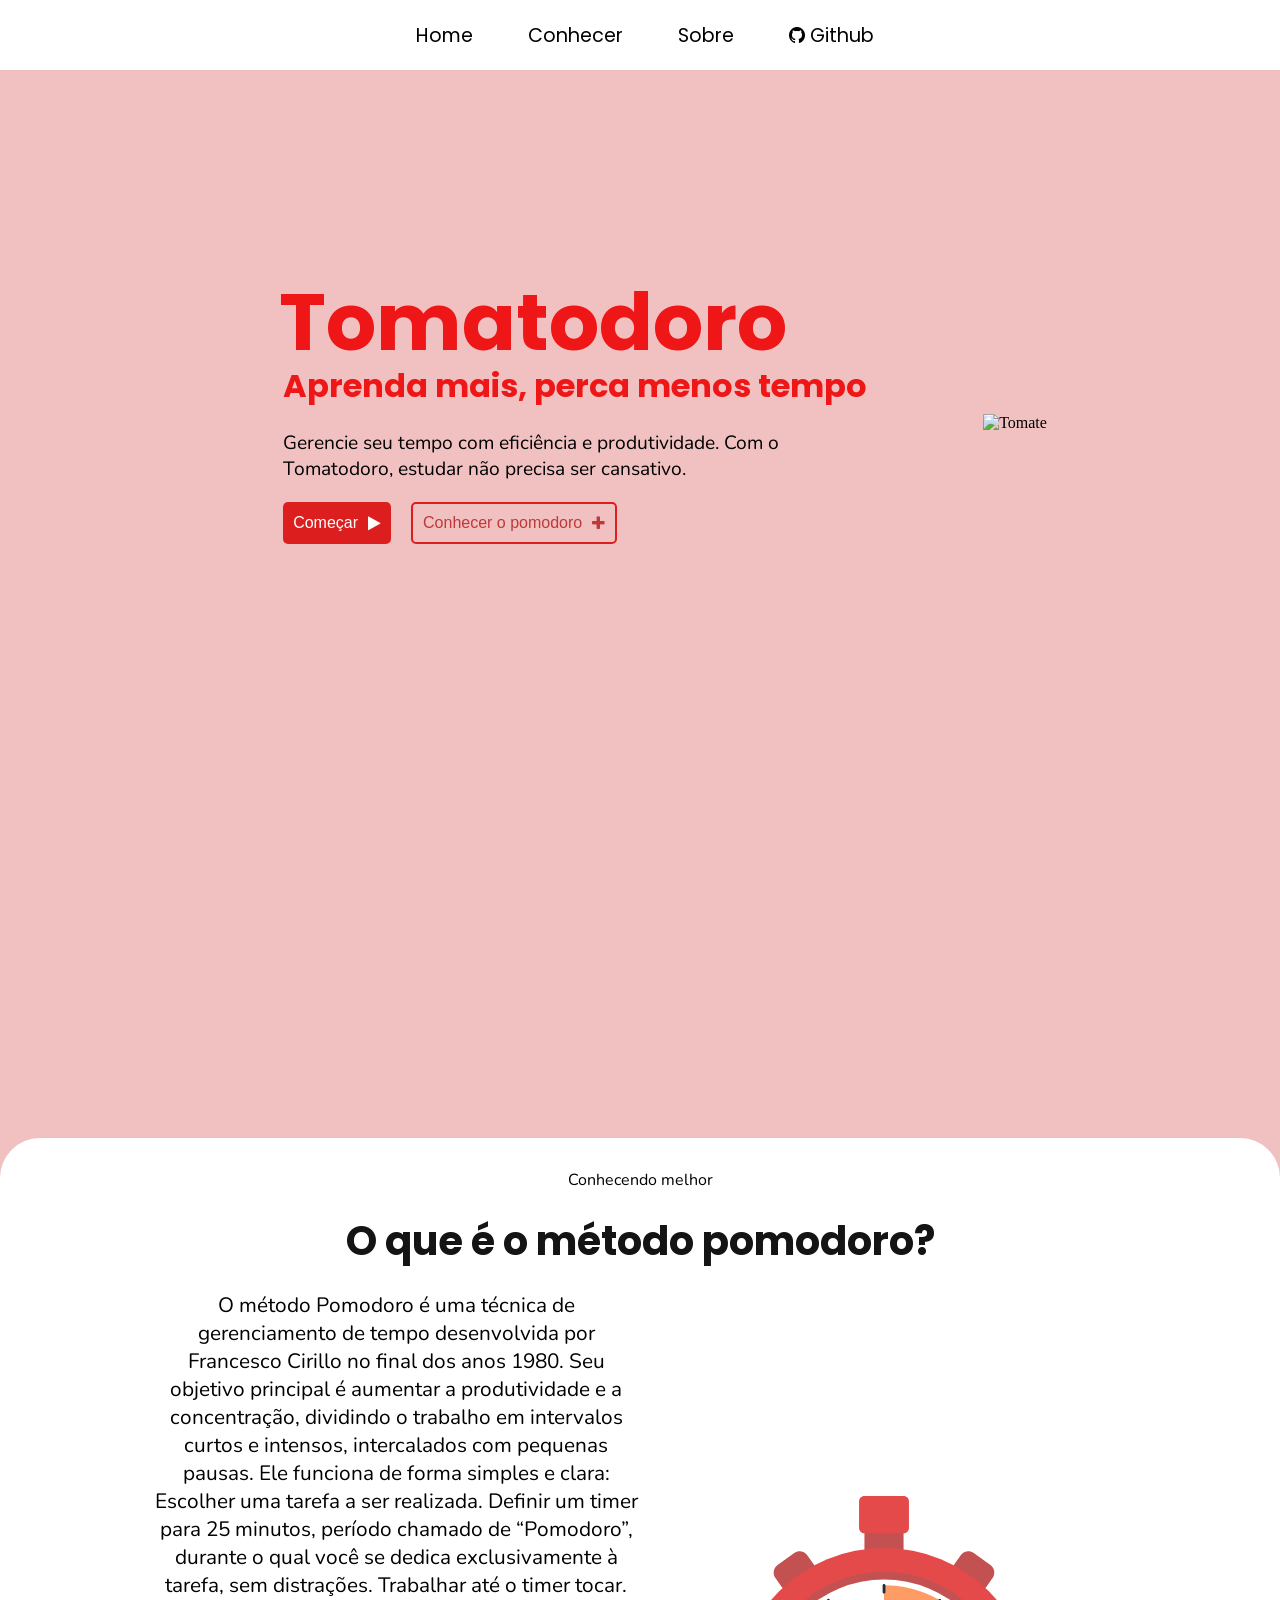
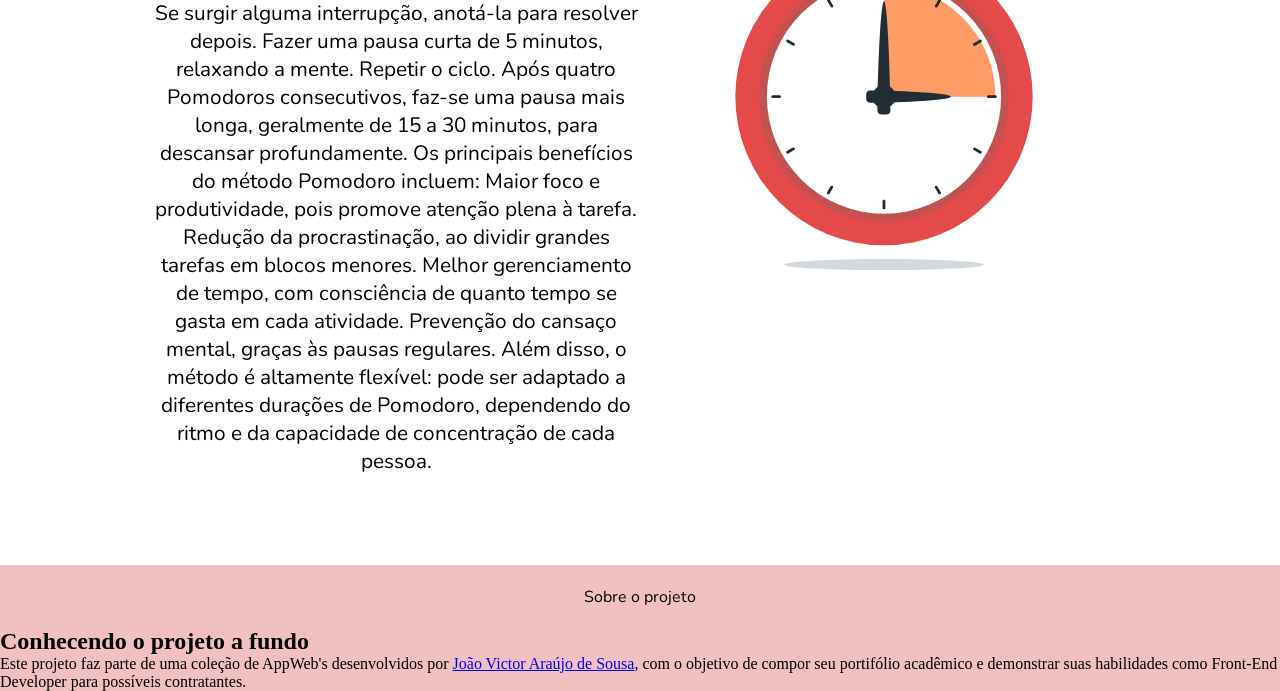
==== pomodoro.html @ 0f46df78 "Add files via upload" ====
<!DOCTYPE html>
<html lang="pt-BR">

<head>
    <meta charset="UTF-8">
    <meta name="viewport" content="width=device-width, initial-scale=1.0">
    <script src="pomodoro.js" defer></script>
    <link rel="stylesheet" href="tomatodoro.css">
    </link>

    <link rel="preconnect" href="https://fonts.googleapis.com">
    <link rel="preconnect" href="https://fonts.gstatic.com" crossorigin>
    <link
        href="https://fonts.googleapis.com/css2?family=Poppins:ital,wght@0,100;0,200;0,300;0,400;0,500;0,600;0,700;0,800;0,900;1,100;1,200;1,300;1,400;1,500;1,600;1,700;1,800;1,900&display=swap"
        rel="stylesheet">
    <link rel="stylesheet" href="https://cdnjs.cloudflare.com/ajax/libs/font-awesome/4.7.0/css/font-awesome.min.css">
    <link rel="preconnect" href="https://fonts.googleapis.com">
    <link rel="preconnect" href="https://fonts.gstatic.com" crossorigin>
    <link href="https://fonts.googleapis.com/css2?family=Nunito:ital,wght@0,200..1000;1,200..1000&display=swap"
        rel="stylesheet">

    <title>Tomatodoro</title>
</head>

<body>
    <header>
        <nav class="navbar-mobile" style="display: none;"></nav>
        <nav class="navbar-desktop">
            <a href="" class="site-logo">
                <img src="assets-pomodoro/189981190_03f78755-e337-4c90-8164-d362b39601be.svg" alt="">
            </a>
            <ul class="nav-list-pc">
                <li><a href="">Home</a></li>
                <li><a href="#know-about-pomodoro">Conhecer</a></li>
                <li><a href="#about">Sobre</a></li>
                <li>
                    <a href="https://github.com/4rauj6">
                        <i class="fa fa-github"></i> Github
                    </a>
                </li>
            </ul>
        </nav>
    </header>

    <section class="homepage" id="home-page">
        <div class="homepage-left-content">
            <h1>Tomatodoro</h1>
            <h3>Aprenda mais, perca menos tempo</h3>
            <p>Gerencie seu tempo com eficiência e produtividade. Com o Tomatodoro, estudar não precisa ser cansativo.
            </p>
            <div class="button-group">
                <button onclick="startApp()" class="homepage-button">
                    Começar <i class="fa fa-play"></i>
                </button>
                <a href="#know-about-pomodoro" style="text-decoration: none;">
                    <button class="homepage-button" id="button2">
                        Conhecer o pomodoro <i class="fa fa-plus"></i>
                    </button>
                </a>
            </div>
        </div>

        <div class="homepage-right-content">
            <img src="assets-pomodoro/189981190_03f78755-e337-4c90-8164-d362b39601be.svg" alt="Tomate">
        </div>
    </section>

    <section id="know-about-pomodoro">
        <span class="section-sticker">Conhecendo melhor</span>
        <h1>O que é o método pomodoro?</h1>

        <div class="content1">
            <p class="pomodoro-description">
                O método Pomodoro é uma técnica de gerenciamento de tempo desenvolvida por Francesco Cirillo no final
                dos
                anos 1980. Seu objetivo principal é aumentar a produtividade e a concentração, dividindo o trabalho em
                intervalos curtos e intensos, intercalados com pequenas pausas. Ele funciona de forma simples e clara:
                Escolher uma tarefa a ser realizada.
                Definir um timer para 25 minutos, período chamado de “Pomodoro”, durante o qual você se dedica
                exclusivamente à tarefa, sem distrações.
                Trabalhar até o timer tocar. Se surgir alguma interrupção, anotá-la para resolver depois.
                Fazer uma pausa curta de 5 minutos, relaxando a mente.
                Repetir o ciclo. Após quatro Pomodoros consecutivos, faz-se uma pausa mais longa, geralmente de 15 a 30
                minutos, para descansar profundamente.

                Os principais benefícios do método Pomodoro incluem:

                Maior foco e produtividade, pois promove atenção plena à tarefa.
                Redução da procrastinação, ao dividir grandes tarefas em blocos menores.
                Melhor gerenciamento de tempo, com consciência de quanto tempo se gasta em cada atividade.
                Prevenção do cansaço mental, graças às pausas regulares.

                Além disso, o método é altamente flexível: pode ser adaptado a diferentes durações de Pomodoro,
                dependendo
                do ritmo e da capacidade de concentração de cada pessoa.
            </p>

            <div class="timer-img">
                <img src="assets-pomodoro/263631948_5aff05d7-3b3a-4dd5-92f9-75f018735acd.svg" alt="">
            </div>
        </div>
    </section>

    <section id="about">
        <span class="section-sticker">Sobre o projeto</span>
        <h1>Conhecendo o projeto a fundo</h1>

        <p class="about-project">
            Este projeto faz parte de uma coleção de AppWeb's desenvolvidos por <a href="https://github.com/4rauj6">João
                Victor Araújo de Sousa</a>, com o objetivo de compor seu portifólio acadêmico e demonstrar suas
            habilidades como Front-End Developer para possíveis contratantes.
        </p>
    </section>
</body>

</html>
---- tomatodoro.css ----
* {
    margin: 0;
    box-sizing: border-box;
    padding: 0;
    scroll-behavior: smooth;
}

body {
    background-color: #f1c0c0;
}

header {
    height: 12vh;
}

.navbar-desktop {
    position: fixed;
    display: flex;
    align-items: center;
    justify-content: space-between;
    background-color: white;
    padding: 10px;
    width: 100%;
    font-family: 'Poppins';
    z-index: 999;
}

.site-logo {
    display: flex;
    justify-content: flex-start;
}

.site-logo img {
    height: 50px;
    width: auto;
    margin-left: 10px;
}

.nav-list-pc {
    display: flex;
    gap: 55px;
    margin: 0;
    padding: 0;
    list-style: none;
    justify-content: center;
    flex: 1;
}

.nav-list-pc li a {
    color: black;
    text-decoration: none;
    font-size: 1.2em;
    transition: color 0.4s ease-in-out;
}

.nav-list-pc li a:hover {
    color: red;
}

.homepage {
    display: flex;
    align-items: center;
    justify-content: center;
    gap: 150px;
    height: 70vh;
}


.homepage-left-content {
    display: flex;
    flex-direction: column;
    gap: 20px;
    max-width: 600px;
    padding: 100px 50px;
    font-family: 'Poppins';
    border-radius: 10px;
}


.homepage-left-content h1 {
    font-size: 5em;
    margin: 0;
    display: flex;
    justify-content: center;
    color: rgb(238, 22, 22);
    line-height: 0.5;
}


.homepage-left-content h3 {
    font-size: 2em;
    margin: 0;
    display: flex;
    text-align: center;
    color: rgb(238, 22, 22);
    width: 200%;
}

.homepage-left-content p {
    font-family: 'Nunito';
    font-size: 1.2em;
}

.button-group {
    display: flex;
    gap: 20px;
    justify-content: flex-start;
}


.homepage-button {
    padding: 10px 10px;
    font-size: 1em;
    border: none;
    border-radius: 5px;
    cursor: pointer;
    display: flex;
    align-items: center;
    gap: 10px;
    background-color: #dd1e1e;
    color: white;
    transition: 0.3s;
}

.homepage-button:hover {
    background-color: red;
    color: white;
}

#button2 {
    background-color: rgba(255, 255, 255, 0);
    color: #be3939;
    border: 2px solid #dd1e1e;
}

#button2:hover {
    background-color: #f31111;
    color: white;
}


.homepage-right-content img {
    width: 150%;
    max-width: 500px;
    height: auto;
}

#know-about-pomodoro {
    margin-top: 400px;
    background-color: white;
    border-radius: 40px 40px 0 0;
    padding: 10px 30px 90px;
}

#know-about-pomodoro h1 {
    font-size: 2.5em;
    color: #141414;
    margin-bottom: 20px;
    text-align: center;
    font-family: 'Poppins';
}

.content1 {
    display: flex;
    justify-content: center;
    align-items: center;
}

.pomodoro-description {
    font-family: 'Nunito';
    text-align: center;
    width: 40%;
    font-size: 1.3em;
}

.section-sticker {
    display: flex;
    justify-content: center;
    align-items: center;
    height: 7vh;
    font-family: 'Nunito';
}

.timer-img {
    width: 40%;
    display: flex;
    justify-content: center;
}

.timer-img img {
    width: 100%;
    max-width: 500px;
    height: auto;
}
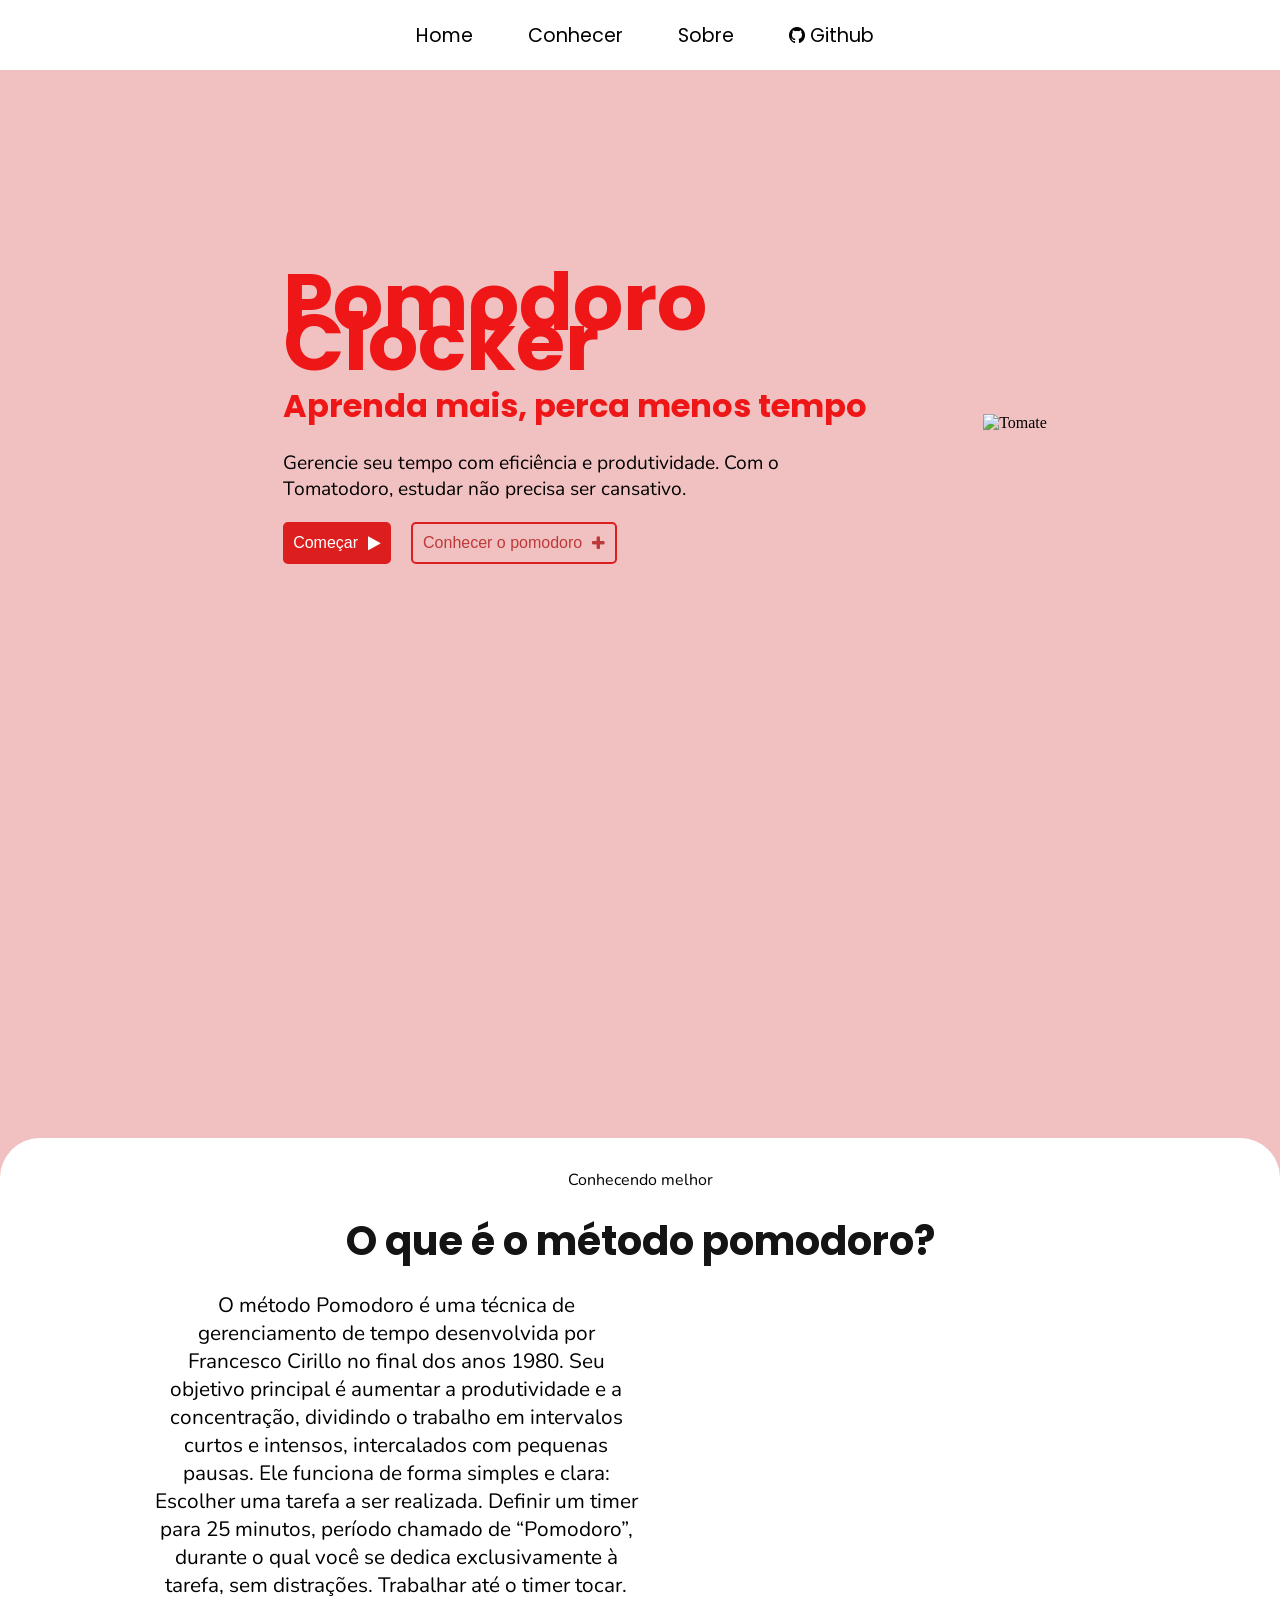
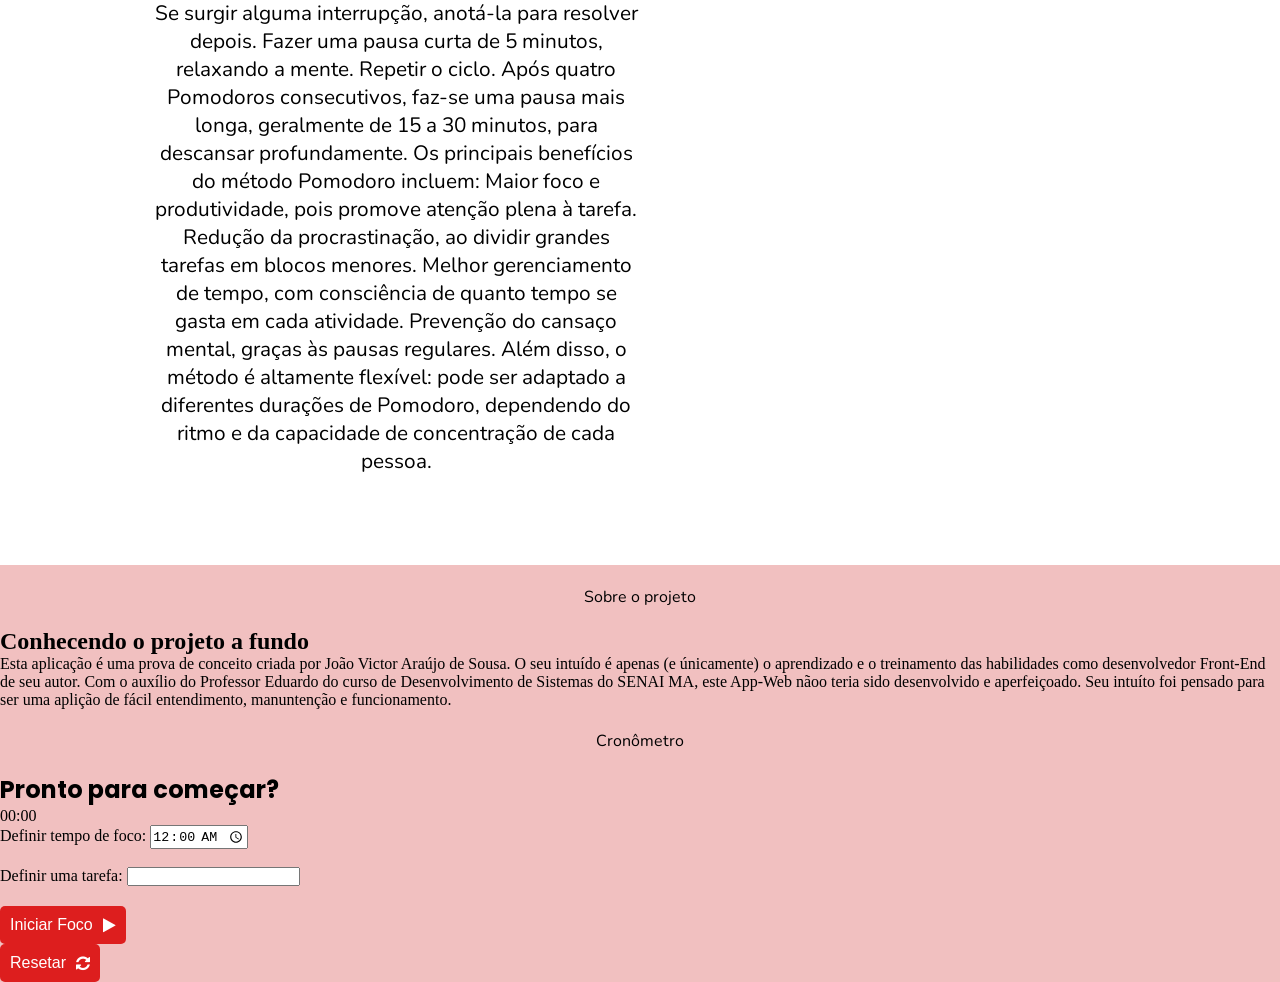
==== commit 7c6fa210: "Add files via upload" ====
--- a/pomodoro.html
+++ b/pomodoro.html
@@ -19,7 +19,7 @@
     <link href="https://fonts.googleapis.com/css2?family=Nunito:ital,wght@0,200..1000;1,200..1000&display=swap"
         rel="stylesheet">
 
-    <title>Tomatodoro</title>
+    <title>Pomodorito</title>
 </head>
 
 <body>
@@ -44,7 +44,7 @@
 
     <section class="homepage" id="home-page">
         <div class="homepage-left-content">
-            <h1>Tomatodoro</h1>
+            <h1>Pomodoro Clocker</h1>
             <h3>Aprenda mais, perca menos tempo</h3>
             <p>Gerencie seu tempo com eficiência e produtividade. Com o Tomatodoro, estudar não precisa ser cansativo.
             </p>
@@ -65,7 +65,7 @@
         </div>
     </section>
 
-    <section id="know-about-pomodoro">
+    <section id="know-about-pomodoro" class="know-more">
         <span class="section-sticker">Conhecendo melhor</span>
         <h1>O que é o método pomodoro?</h1>
 
@@ -96,20 +96,47 @@
             </p>
 
             <div class="timer-img">
-                <img src="assets-pomodoro/263631948_5aff05d7-3b3a-4dd5-92f9-75f018735acd.svg" alt="">
+                <img src="assets-pomodoro/17543960_2002.i515.001_modern_students_flat_icons-13.svg" alt="">
             </div>
         </div>
     </section>
 
-    <section id="about">
+    <section id="about" class="about">
         <span class="section-sticker">Sobre o projeto</span>
         <h1>Conhecendo o projeto a fundo</h1>
 
         <p class="about-project">
-            Este projeto faz parte de uma coleção de AppWeb's desenvolvidos por <a href="https://github.com/4rauj6">João
-                Victor Araújo de Sousa</a>, com o objetivo de compor seu portifólio acadêmico e demonstrar suas
-            habilidades como Front-End Developer para possíveis contratantes.
+            Esta aplicação é uma prova de conceito criada por João Victor Araújo de Sousa. O seu intuído é apenas (e
+            únicamente) o aprendizado e o treinamento das habilidades como desenvolvedor Front-End de seu autor. Com o auxílio do Professor Eduardo do curso de Desenvolvimento de Sistemas do SENAI MA, este App-Web nãoo teria sido desenvolvido e aperfeiçoado. Seu intuíto foi pensado para ser uma aplição de fácil entendimento, manuntenção e funcionamento. 
         </p>
+    </section>
+
+    <section class="pomodoro-app" id="pomodoro-app">
+        <span class="section-sticker">Cronômetro</span>
+
+        <div class="timer-container">
+            <h2 id="timer-status" style="font-family: 'Poppins';">Pronto para começar?</h2>
+            
+        
+            <div class="timer-display">
+                <span id="minutes">00</span>:<span id="seconds">00</span>
+            </div>
+        
+            <div class="timer-setup" id="timer-setup">
+                <label for="user-time">Definir tempo de foco:</label>
+                <input type="time" id="user-time" value="00:00"><br><br>
+
+                <label for="task">Definir uma tarefa:</label>
+                <input type="text" id="task-input">    
+            </div>
+
+            <div class="button-control-group" style="margin-top: 20px;">
+                <button id="btn-start" class="homepage-button">Iniciar Foco <i class="fa fa-play"></i></button>
+                <button id="btn-pause" onclick="pauseTimer()" class="homepage-button" style="display: none;">Pausar <i class="fa fa-pause"></i></button>
+                <button id="btn-reset" onclick="resetTimer()" class="homepage-button">Resetar <i class="fa fa-refresh"></i></button>
+            </div>
+
+        </div>
     </section>
 </body>
 
